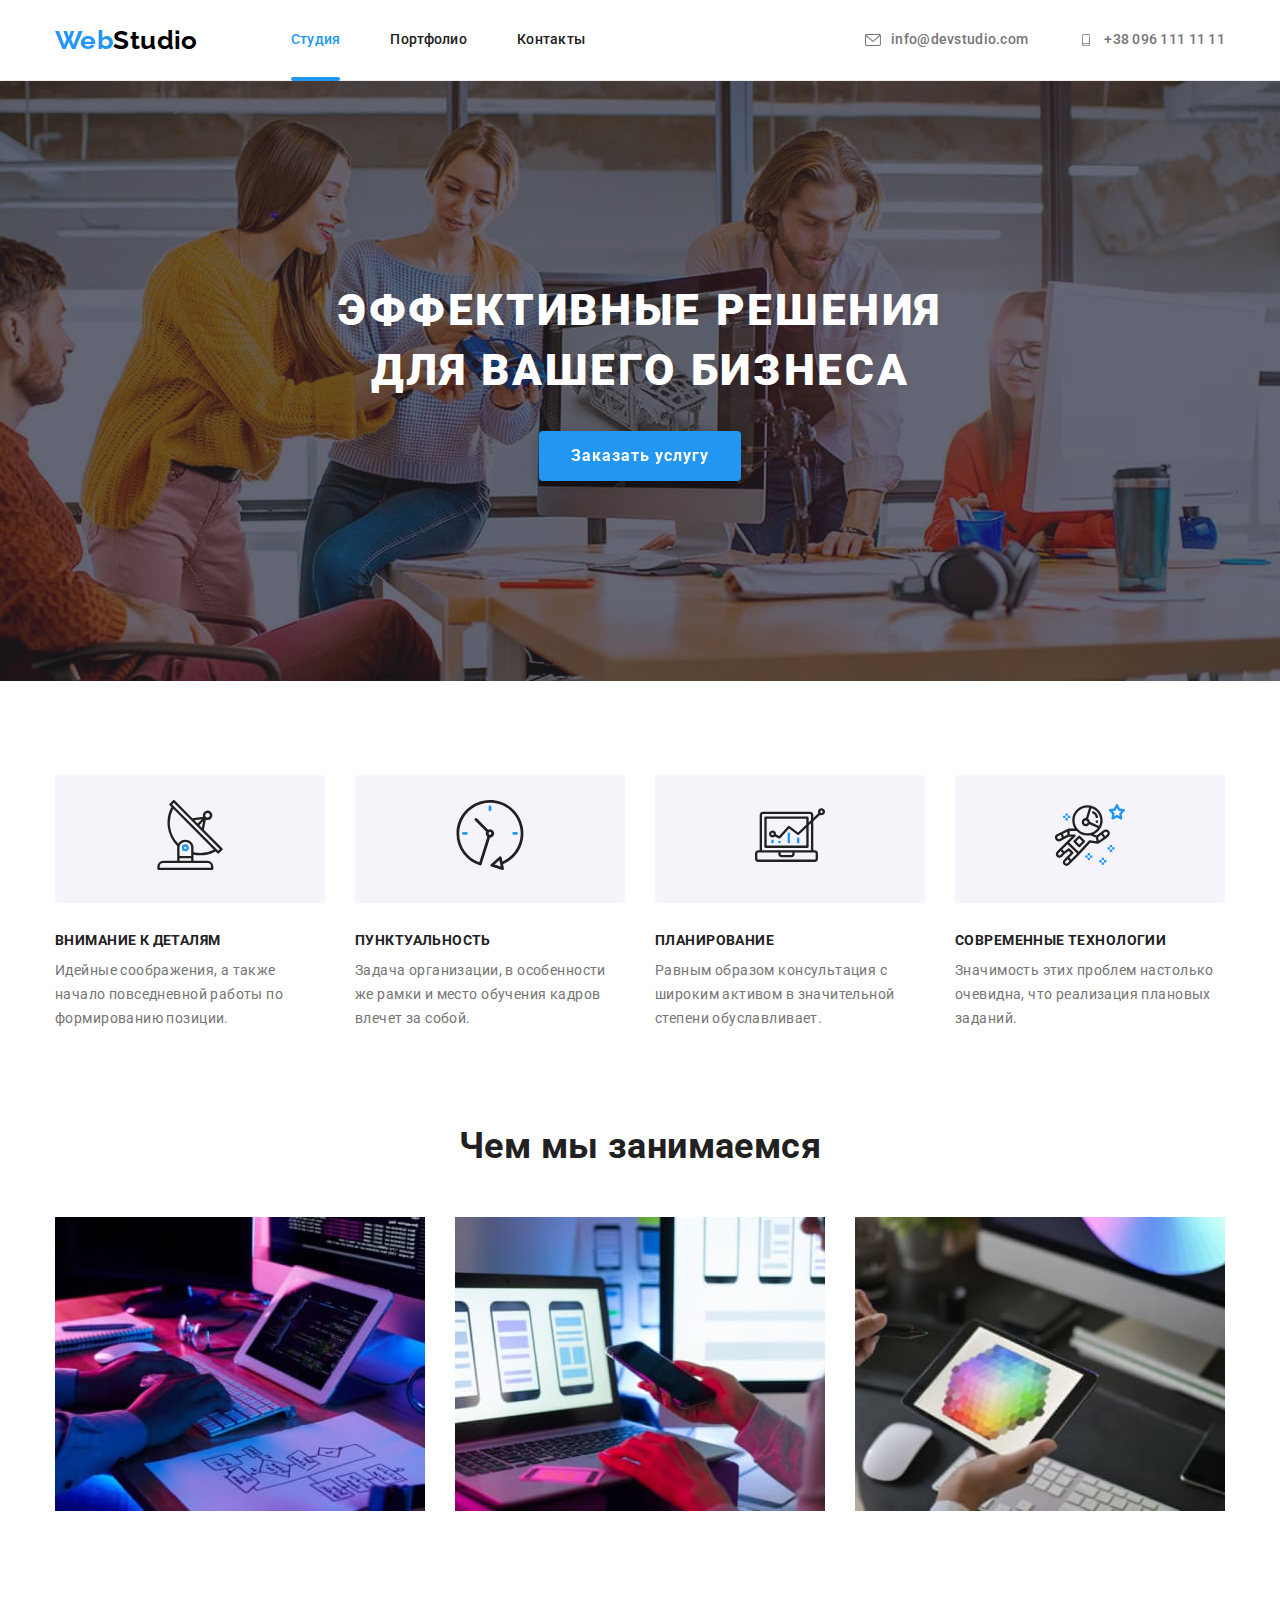
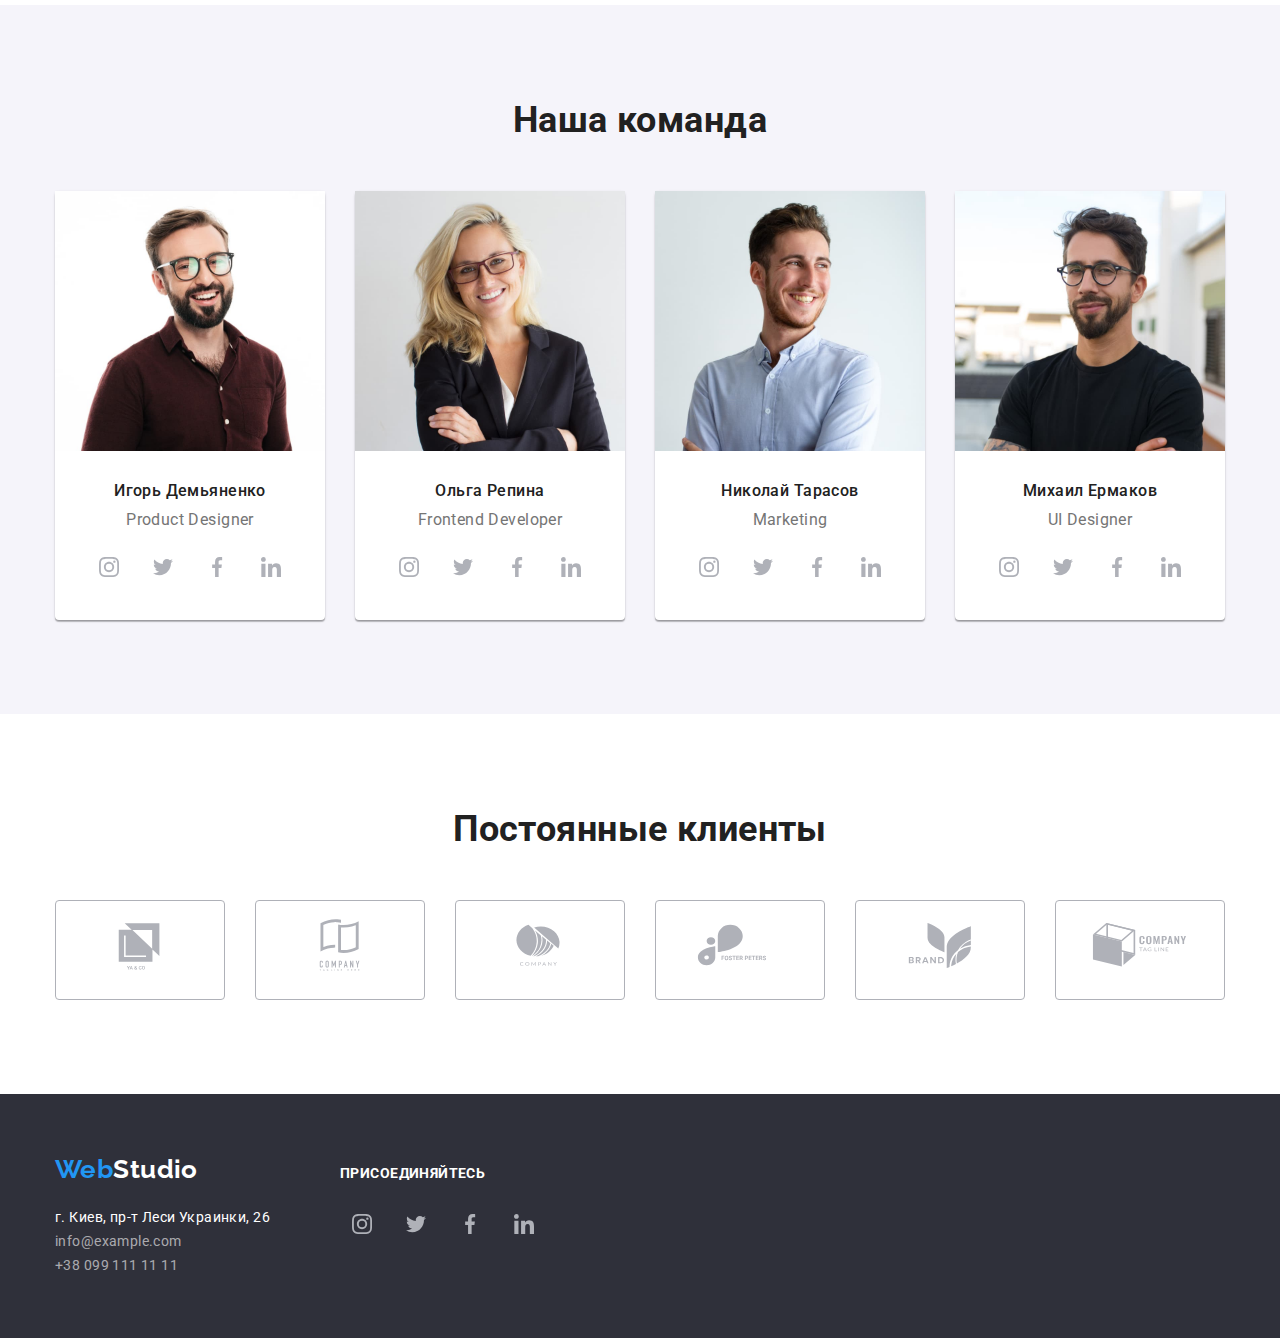
==== index.html @ 470c1f62 "правки секции героя" ====
<!DOCTYPE html>
<html lang="ru">
  <head>
    <meta charset="UTF-8" />
    <meta http-equiv="X-UA-Compatible" content="IE=edge" />
    <meta name="viewport" content="width=device-width, initial-scale=1.0" />
    <title>Студия</title>
    <link
      href="https://fonts.googleapis.com/css2?family=Raleway:wght@700&family=Roboto:wght@400;500;700;900&display=swap"
      rel="stylesheet"
    />
    <link rel="stylesheet" href="./css/modern-normalize.css" />
    <link rel="stylesheet" href="./css/styles.css" />
  </head>
  <body>
    <!-- Шапка сайта -->
    <header class="header">
      <div class="container flex">
        <!-- Меню навигации -->
        <nav class="header-nav">
          <a href="./index.html" class="header-logo logo link"
            >Web<span class="logo-text">Studio</span></a
          >
          <ul class="header-list list">
            <li class="header-item">
              <a
                href="./index.html"
                class="header-link header-link--current link"
                aria-current="page"
                >Студия</a
              >
            </li>
            <li class="header-item">
              <a href="./portfolio.html" class="header-link link">Портфолио</a>
            </li>
            <li class="header-item">
              <a href="" class="header-link link">Контакты</a>
            </li>
          </ul>
        </nav>
        <!-- Контакты -->
        <ul class="header-list header-list--contacts list">
          <li class="header-item">
            <a href="mailto:info@devstudio.com" class="header-link header-link--contacts link">
              <svg class="header-icon" width="16px" height="12px">
                <use href="./images/sprite.svg#icon-envelope"></use>
              </svg>
              info@devstudio.com</a
            >
          </li>
          <li class="header-item">
            <a href="tel:+380961111111" class="header-link header-link--contacts link">
              <svg class="header-icon" width="16px" height="12px">
                <use href="./images/sprite.svg#icon-smartphone"></use>
              </svg>
              +38 096 111 11 11</a
            >
          </li>
        </ul>
      </div>
    </header>
    <!-- Основная часть -->
    <main>
      <!-- Герой -->
      <section class="hero">
        <div class="container">
          <h1 class="hero-title">Эффективные решения для вашего бизнеса</h1>
          <button class="hero-button button" type="button" data-modal-open>Заказать услугу</button>
          <!-- data-modal-open - на кнопку открытия модального окна. -->
        </div>
      </section>
      <!-- Модальное окно -->
      <div class="backdrop is-hidden" data-modal>
        <div class="modal">
          <button class="modal-button" type="button" data-modal-close>
            <svg class="modal-icon" width="18px" height="18px">
              <use href="./images/sprite.svg#icon-close"></use>
            </svg>
          </button>
          <!-- data-modal-close - на кнопку закрытия модального окна. -->
        </div>
      </div>
      <!-- Особенности -->
      <section class="feature section">
        <div class="container">
          <h2 class="concealer">Особенности</h2>
          <ul class="feature-list list">
            <li class="feature-item">
              <div class="feature-icon">
                <svg width="70px" height="70px">
                  <use href="./images/sprite.svg#icon-antenna"></use>
                </svg>
              </div>
              <h3 class="feature-subtitle">Внимание к деталям</h3>
              <p>
                Идейные соображения, а также начало повседневной работы по формированию позиции.
              </p>
            </li>
            <li class="feature-item">
              <div class="feature-icon">
                <svg width="70px" height="70px">
                  <use href="./images/sprite.svg#icon-clock"></use>
                </svg>
              </div>
              <h3 class="feature-subtitle">Пунктуальность</h3>
              <p>
                Задача организации, в особенности же рамки и место обучения кадров влечет за собой.
              </p>
            </li>
            <li class="feature-item">
              <div class="feature-icon">
                <svg width="70px" height="70px">
                  <use href="./images/sprite.svg#icon-diagram"></use>
                </svg>
              </div>

              <h3 class="feature-subtitle">Планирование</h3>
              <p>
                Равным образом консультация с широким активом в значительной степени обуславливает.
              </p>
            </li>
            <li class="feature-item">
              <div class="feature-icon">
                <svg width="70px" height="70px">
                  <use href="./images/sprite.svg#icon-astronaut"></use>
                </svg>
              </div>
              <h3 class="feature-subtitle">Современные технологии</h3>
              <p>Значимость этих проблем настолько очевидна, что реализация плановых заданий.</p>
            </li>
          </ul>
        </div>
      </section>
      <!-- Чем мы занимаемся -->
      <section class="what section">
        <div class="container">
          <h2 class="title">Чем мы занимаемся</h2>
          <ul class="what-list list">
            <li class="what-item">
              <div class="what-card">
                <img
                  class="what-image image"
                  src="./images/doings/box1.jpg"
                  alt="Десктопные приложения"
                />
                <div class="what-back">
                  <img
                    class="what-image image"
                    src="./images/doings/box1.jpg"
                    alt="Десктопные приложения"
                  />
                  <p class="what-label">Десктопные приложения</p>
                </div>
              </div>
            </li>
            <li class="what-item">
              <div class="what-card">
                <img
                  class="what-image image"
                  src="./images/doings/box2.jpg"
                  alt="Мобильные приложения"
                />
                <div class="what-back">
                  <img
                    class="what-image image"
                    src="./images/doings/box2.jpg"
                    alt="Мобильные приложения"
                  />
                  <p class="what-label">Мобильные приложения</p>
                </div>
              </div>
            </li>
            <li class="what-item">
              <div class="what-card">
                <img
                  class="what-image image"
                  src="./images/doings/box3.jpg"
                  alt="Дизайнерские решения"
                />
                <div class="what-back">
                  <img
                    class="what-image image"
                    src="./images/doings/box3.jpg"
                    alt="Дизайнерские решения"
                  />
                  <p class="what-label">Дизайнерские решения</p>
                </div>
              </div>
            </li>
          </ul>
        </div>
      </section>
      <!-- Наша команда -->
      <section class="team section">
        <div class="container">
          <h2 class="title">Наша команда</h2>
          <ul class="team-list list">
            <li class="team-item">
              <img class="image" src="./images/team/teamcard1.jpg" alt="Игорь Демьяненко" />
              <h3 class="team-subtitle">Игорь Демьяненко</h3>
              <p lang="en">Product Designer</p>
              <ul class="team-social social list">
                <li class="social-item" aria-label="Инстаграм">
                  <a href="" class="social-link link">
                    <svg class="social-icon">
                      <use href="./images/sprite.svg#icon-instagram"></use>
                    </svg>
                  </a>
                </li>
                <li class="social-item" aria-label="Твиттер">
                  <a href="" class="social-link link">
                    <svg class="social-icon">
                      <use href="./images/sprite.svg#icon-twitter"></use>
                    </svg>
                  </a>
                </li>
                <li class="social-item" aria-label="Фейсбук">
                  <a href="" class="social-link link">
                    <svg class="social-icon">
                      <use href="./images/sprite.svg#icon-facebook"></use>
                    </svg>
                  </a>
                </li>
                <li class="social-item" aria-label="Линкедин">
                  <a href="" class="social-link link">
                    <svg class="social-icon">
                      <use href="./images/sprite.svg#icon-linkedin"></use>
                    </svg>
                  </a>
                </li>
              </ul>
            </li>
            <li class="team-item">
              <img class="image" src="./images/team/teamcard2.jpg" alt="Ольга Репина" />
              <h3 class="team-subtitle">Ольга Репина</h3>
              <p lang="en">Frontend Developer</p>
              <ul class="team-social social list">
                <li class="social-item" aria-label="Инстаграм">
                  <a href="" class="social-link link">
                    <svg class="social-icon">
                      <use href="./images/sprite.svg#icon-instagram"></use>
                    </svg>
                  </a>
                </li>
                <li class="social-item" aria-label="Твиттер">
                  <a href="" class="social-link link">
                    <svg class="social-icon">
                      <use href="./images/sprite.svg#icon-twitter"></use>
                    </svg>
                  </a>
                </li>
                <li class="social-item" aria-label="Фейсбук">
                  <a href="" class="social-link link">
                    <svg class="social-icon">
                      <use href="./images/sprite.svg#icon-facebook"></use>
                    </svg>
                  </a>
                </li>
                <li class="social-item" aria-label="Линкедин">
                  <a href="" class="social-link link">
                    <svg class="social-icon">
                      <use href="./images/sprite.svg#icon-linkedin"></use>
                    </svg>
                  </a>
                </li>
              </ul>
            </li>
            <li class="team-item">
              <img class="image" src="./images/team/teamcard3.jpg" alt="Николай Тарасов" />
              <h3 class="team-subtitle">Николай Тарасов</h3>
              <p lang="en">Marketing</p>
              <ul class="team-social social list">
                <li class="social-item" aria-label="Инстаграм">
                  <a href="" class="social-link link">
                    <svg class="social-icon">
                      <use href="./images/sprite.svg#icon-instagram"></use>
                    </svg>
                  </a>
                </li>
                <li class="social-item" aria-label="Твиттер">
                  <a href="" class="social-link link">
                    <svg class="social-icon">
                      <use href="./images/sprite.svg#icon-twitter"></use>
                    </svg>
                  </a>
                </li>
                <li class="social-item" aria-label="Фейсбук">
                  <a href="" class="social-link link">
                    <svg class="social-icon">
                      <use href="./images/sprite.svg#icon-facebook"></use>
                    </svg>
                  </a>
                </li>
                <li class="social-item" aria-label="Линкедин">
                  <a href="" class="social-link link">
                    <svg class="social-icon">
                      <use href="./images/sprite.svg#icon-linkedin"></use>
                    </svg>
                  </a>
                </li>
              </ul>
            </li>
            <li class="team-item">
              <img class="image" src="./images/team/teamcard4.jpg" alt="Михаил Ермаков" />
              <h3 class="team-subtitle">Михаил Ермаков</h3>
              <p lang="en">UI Designer</p>
              <ul class="team-social social list">
                <li class="social-item" aria-label="Инстаграм">
                  <a href="" class="social-link link">
                    <svg class="social-icon">
                      <use href="./images/sprite.svg#icon-instagram"></use>
                    </svg>
                  </a>
                </li>
                <li class="social-item" aria-label="Твиттер">
                  <a href="" class="social-link link">
                    <svg class="social-icon">
                      <use href="./images/sprite.svg#icon-twitter"></use>
                    </svg>
                  </a>
                </li>
                <li class="social-item" aria-label="Фейсбук">
                  <a href="" class="social-link link">
                    <svg class="social-icon">
                      <use href="./images/sprite.svg#icon-facebook"></use>
                    </svg>
                  </a>
                </li>
                <li class="social-item" aria-label="Линкедин">
                  <a href="" class="social-link link">
                    <svg class="social-icon">
                      <use href="./images/sprite.svg#icon-linkedin"></use>
                    </svg>
                  </a>
                </li>
              </ul>
            </li>
          </ul>
        </div>
      </section>
      <!-- Постоянные клиенты -->
      <section class="clients section">
        <div class="container">
          <h2 class="clients-title title">Постоянные клиенты</h2>
          <ul class="clients-list list">
            <li class="clients-item">
              <a class="clients-link link" href="" target="_blank">
                <svg class="clients-icon">
                  <use href="./images/sprite.svg#icon-Logo1"></use>
                </svg>
              </a>
            </li>
            <li class="clients-item">
              <a class="clients-link link" href="" target="_blank">
                <svg class="clients-icon">
                  <use href="./images/sprite.svg#icon-Logo2"></use>
                </svg>
              </a>
            </li>
            <li class="clients-item">
              <a class="clients-link link" href="" target="_blank">
                <svg class="clients-icon">
                  <use href="./images/sprite.svg#icon-Logo3"></use>
                </svg>
              </a>
            </li>
            <li class="clients-item">
              <a class="clients-link link" href="" target="_blank">
                <svg class="clients-icon">
                  <use href="./images/sprite.svg#icon-Logo4"></use>
                </svg>
              </a>
            </li>
            <li class="clients-item">
              <a class="clients-link link" href="" target="_blank">
                <svg class="clients-icon">
                  <use href="./images/sprite.svg#icon-Logo5"></use>
                </svg>
              </a>
            </li>
            <li class="clients-item">
              <a class="clients-link link" href="" target="_blank">
                <svg class="clients-icon">
                  <use href="./images/sprite.svg#icon-Logo6"></use>
                </svg>
              </a>
            </li>
          </ul>
        </div>
      </section>
    </main>
    <!-- Футер -->
    <footer class="footer">
      <div class="container flex">
        <!-- Блок адреса -->
        <div class="footer-address">
          <a href="./index.html" class="link logo">Web<span class="footer-text">Studio</span></a>
          <address class="address">
            <p class="footer-text">г. Киев, пр-т Леси Украинки, 26</p>
            <a href="mailto:info@example.com" class="footer-link link">info@example.com</a>
            <br />
            <a href="tel:+380991111111" class="footer-link link">+38 099 111 11 11</a>
          </address>
        </div>
        <!-- Присоединяйтесь -->
        <section class="join">
          <h2 class="join-title">Присоединяйтесь</h2>
          <ul class="social list">
            <li class="join-social-item social-item" aria-label="Инстаграм">
              <a href="" class="social-link link">
                <svg class="social-icon">
                  <use href="./images/sprite.svg#icon-instagram"></use>
                </svg>
              </a>
            </li>
            <li class="join-social-item social-item" aria-label="Твиттер">
              <a href="" class="social-link link">
                <svg class="social-icon">
                  <use href="./images/sprite.svg#icon-twitter"></use>
                </svg>
              </a>
            </li>
            <li class="join-social-item social-item" aria-label="Фейсбук">
              <a href="" class="social-link link">
                <svg class="social-icon">
                  <use href="./images/sprite.svg#icon-facebook"></use>
                </svg>
              </a>
            </li>
            <li class="join-social-item social-item" aria-label="Линкедин">
              <a href="" class="social-link link">
                <svg class="social-icon">
                  <use href="./images/sprite.svg#icon-linkedin"></use>
                </svg>
              </a>
            </li>
          </ul>
        </section>
      </div>
    </footer>
    <script src="./js/modal.js"></script>
  </body>
</html>
---- css/styles.css ----
:root {
  /* основной цвет текста #757575 */
  --main-text-color: #757575;
  /* вторичный цвет текста #212121 */
  --secondary-text-color: #212121;
  /* акцент #2196F3 */
  --accent-color: #2196f3;
  /* цвет лого */
  --logo-text-color: #000000;
  /* основной цвет заливки #E5E5E5 */
  /* --main-background-color: #e5e5e5; */
  /* вторичный цвет заливки #FFFFFF */
  --secondary-background-color: #ffffff;
  /* цвет текста героя */
  --hero-text-color: #ffffff;
  /* заливка героя ##c4c4c4 */
  --hero-background-color: #c4c4c4;
  /* заливка кнопки героя при фокусе #188CE8 */
  --hero-button-hover-color: #188ce8;
  /* заливка секции команды */
  --team-background-color: #f5f4fa;
  /* цвет иконок #AFB1B8*/
  --icon-color: #afb1b8;
  /* заливка футера #2F303A*/
  --footer-backgorund-color: #2f303a;
  /* цвет ссылок в футере */
  --footer-link-color: rgba(255, 255, 255, 0.6);
  /* функция распределения времени для анимаций */
  --animation-cubic: cubic-bezier(0.4, 0, 0.2, 1);
}

/* стилизация всей страницы */

/* roboto 400,500,700,900 */
/* raleway 700 */
body {
  /* background-color: var(--main-background-color); */
  color: var(--main-text-color);
  /* системные шрифты font-family: -apple-system, BlinkMacSystemFont, avenir next, avenir, segoe ui, helvetica neue, helvetica, Ubuntu, roboto, noto, arial, sans-serif; */
  font-family: roboto, -apple-system, BlinkMacSystemFont, avenir next, avenir, segoe ui,
    helvetica neue, helvetica, Ubuntu, noto, arial, sans-serif;
  font-size: 14px;
  line-height: 1.71;
  letter-spacing: 0.03em;
}
/* Утилиты */
/* убирает точки и левый отступ у списков*/
.list {
  list-style: none;
  padding: 0;
}
/* убирает подчеркивание ссылок */
.link {
  text-decoration: none;
}
/* скрывает визуально контент */
.concealer {
  position: absolute;
  width: 1px;
  height: 1px;
  margin: -1px;
  border: 0;
  padding: 0;
  clip: rect(0 0 0 0);
  overflow: hidden;
}
/* обнуление внешних отступов */
h1,
h2,
h3,
ul,
p {
  margin-top: 0;
  margin-bottom: 0;
}
/* закругленные края кнопок */
.button {
  border: 1px solid transparent;
  border-radius: 4px;
}
/* контейнер для центрирования и ограничения контента по ширине */
.container {
  width: 1200px;
  margin-left: auto;
  margin-right: auto;
  padding-left: 15px;
  padding-right: 15px;
  /* outline: 3px solid red; */
}
/* контейнер секций */
.section {
  max-width: 1600px;
  margin-left: auto;
  margin-right: auto;
  padding-top: 94px;
  padding-bottom: 94px;
}
/* класс для стилизации изображений */
.image {
  display: block;
  width: 100%;
  height: auto;
}
/* задание свойства флекс */
.flex {
  display: flex;
}
/* конец Утилит */

/* стили шапки */
.header {
  max-width: 1600px;
  margin-left: auto;
  margin-right: auto;
  background-color: var(--secondary-background-color);
  border-bottom: 1px solid #ececec;
}
.header-nav {
  display: flex;
  align-items: center;
  margin-right: auto;
}
/* логотип */
.logo {
  font-family: raleway, sans-serif;
  font-weight: 700;
  font-size: 26px;
  line-height: 1.19;
  color: var(--accent-color);
}
.logo-text {
  color: var(--logo-text-color);
}
.header-logo {
  margin-right: 93px;
}
.header-list {
  display: flex;
  font-weight: 500;
  line-height: 1.14;
  letter-spacing: 0.02em;
  align-items: center;
}
.header-item:not(:last-child) {
  margin-right: 50px;
}
.header-link {
  display: block;
  padding-top: 32px;
  padding-bottom: 32px;
  color: var(--secondary-text-color);
  transition: color 250ms var(--animation-cubic);
}
.header-link:hover,
.header-link:focus {
  color: var(--accent-color);
}
/* выделение текущей страницы в навигации */
.header-link--current {
  position: relative;
  color: var(--accent-color);
}
.header-link--current::after {
  content: '';
  position: absolute;
  left: 0;
  bottom: -1px;
  width: 100%;
  height: 4px;
  background-color: var(--accent-color);
  border-radius: 2px;
}
/* Контакты */
.header-link--contacts {
  display: inline-flex;
  align-items: center;
  color: var(--main-text-color);
}
.header-icon {
  fill: currentColor;
  margin-right: 10px;
}

/* стили героя */
.hero {
  padding-top: 200px;
  padding-bottom: 200px;
  max-width: 1600px;
  min-height: 600px;
  margin-left: auto;
  margin-right: auto;
  background-color: var(--hero-background-color);
  background-image: linear-gradient(to right, rgba(47, 48, 58, 0.4), rgba(47, 48, 58, 0.4)),
    url('../images/hero-bg.jpg');
  background-repeat: no-repeat;
  background-position: center;
  background-size: cover;
  color: var(--hero-text-color);
  text-align: center;
}
.hero-title {
  margin-bottom: 30px;
  margin-left: auto;
  margin-right: auto;
  width: 696px;
  font-weight: 900;
  font-size: 44px;
  line-height: 1.36;
  letter-spacing: 0.06em;
  text-transform: uppercase;
}
.hero-button {
  /* у самой кнопки с классом .button граница 1 px */
  padding-left: 31px;
  padding-right: 31px;
  padding-top: 9px;
  padding-bottom: 9px;
  font-family: inherit;
  font-weight: 700;
  font-size: 16px;
  line-height: 1.87;
  letter-spacing: 0.06em;
  cursor: pointer;
  color: var(--hero-text-color);
  background-color: var(--accent-color);
  filter: drop-shadow(0px 4px 4px rgba(0, 0, 0, 0.25));
  transition: color 250ms var(--animation-cubic);
}
.hero-button:hover,
.hero-button:focus {
  background-color: var(--hero-button-hover-color);
}

/* Модальное окно */
.backdrop {
  position: fixed;
  top: 0;
  left: 0;
  width: 100vw;
  height: 100vh;
  z-index: 1;
  margin-left: auto;
  margin-right: auto;
  background-color: rgba(0, 0, 0, 0.2);
}
/* прячет модальное окно */
.backdrop.is-hidden {
  pointer-events: none;
  opacity: 0;
}
.backdrop {
  opacity: 1;
  transition: opacity 250ms var(--animation-cubic);
}
.backdrop.is-hidden .modal {
  transform: translate(-50%, -50%) scale(1.5);
}
.modal {
  position: absolute;
  top: 50%;
  left: 50%;
  width: 528px;
  height: 581px;
  background-color: var(--hero-text-color);
  transform: translate(-50%, -50%) scale(1);
  transition: transform 250ms var(--animation-cubic);
}
.modal-button {
  position: absolute;
  left: calc(100% - 8px);
  top: 8px;
  transform: translate(-100%, 0);
  width: 30px;
  height: 30px;
  padding: 5px;
  background-color: var(--secondary-background-color);
  border-radius: 50%;
  border: 1px solid rgba(0, 0, 0, 0.1);
}
.modal-icon {
  color: var(--logo-text-color);
}
/* стили особенностей */
.feature {
  padding-bottom: 47px;
}
.feature-list {
  display: flex;
}
.feature-subtitle {
  margin-bottom: 10px;
  font-weight: 700;
  font-size: inherit;
  line-height: 1.14;
  text-transform: uppercase;
  color: var(--secondary-text-color);
}
.feature-item {
  width: calc((100% - 90px) / 4);
}
.feature-item:not(:last-child) {
  margin-right: 30px;
}
.feature-icon {
  padding-left: 100px;
  padding-right: 100px;
  padding-top: 25px;
  padding-bottom: 25px;
  margin-bottom: 30px;
  background: var(--team-background-color);
  border-radius: 4px;
}

/* заголовок секций */
.title {
  margin-bottom: 50px;
  margin-left: auto;
  margin-right: auto;
  font-weight: 700;
  font-size: 36px;
  line-height: 1.17;
  text-align: center;
  color: var(--secondary-text-color);
}

/* стили чем мы занимаемся*/
.what {
  padding-top: 47px;
}
.what-list {
  display: flex;
}
/* карточка  */
.what-item {
  width: calc((100% - 60px) / 3);
  height: 294px;
  perspective: 600px;
}
/* контейнер для содержимого карточки */
.what-card {
  position: relative;
  width: 100%;
  height: 100%;
  transform-style: preserve-3d;
  transition: transform 250ms var(--animation-cubic);
}
.what-image {
  width: 100%;
  height: 100%;
  position: absolute;
  backface-visibility: hidden;
}
/* задняя часть карточки */
.what-back {
  position: absolute;
  width: 100%;
  height: 100%;
  transform: rotateY(180deg);
}
/* этикетка на карточке */
.what-label {
  position: absolute;
  left: 0;
  top: 100%;
  width: 100%;
  transform: translate(0, -100%);
  padding-top: 27px;
  padding-bottom: 27px;
  font-weight: 700;
  line-height: 1.14;
  text-align: center;
  text-transform: uppercase;
  color: var(--hero-text-color);
  background-color: rgba(47, 48, 58, 0.8);
  opacity: 0;
  transition: opacity 250ms var(--animation-cubic) 250ms;
}
.what-item:hover .what-card {
  transform: rotateY(180deg);
}
.what-item:hover .what-label {
  opacity: 1;
}
/* оступы между карточками*/
.what-item:not(:last-child),
.team-item:not(:last-child) {
  margin-right: 30px;
}
/* стили команды */
.team {
  background-color: var(--team-background-color);
  font-size: 16px;
  line-height: 1.19;
  text-align: center;
}
.team-list {
  display: flex;
}
/* стили карточки команды */
.team-item {
  width: calc((100% - 90px) / 4);
  padding-bottom: 30px;
  border-bottom: 1px solid transparent;
  border-radius: 4px;
  background-color: var(--secondary-background-color);
  box-shadow: 0px 1px 3px rgba(0, 0, 0, 0.12), 0px 1px 1px rgba(0, 0, 0, 0.14),
    0px 2px 1px rgba(0, 0, 0, 0.2);
}
/* имя члена команды */
.team-subtitle {
  margin-top: 30px;
  margin-bottom: 10px;
  font-weight: 500;
  font-size: inherit;
  color: var(--secondary-text-color);
}
/* блок соцсетей */
.social {
  display: flex;
}
.team-social {
  margin-top: 16px;
  padding-left: 32px;
  padding-right: 32px;
}
.social-item {
  width: 44px;
  height: 44px;
  padding: 12px;
  border: none;
  border-radius: 50%;
  color: var(--icon-color);
  transition: color 250ms var(--animation-cubic), background-color 250ms var(--animation-cubic);
}
.social-item:not(:last-child) {
  margin-right: 10px;
}
.social-link {
  color: inherit;
}
.social-icon {
  width: 20px;
  height: 20px;
  fill: currentColor;
}
/* постоянные клиенты */
.clients-title {
  margin-bottom: 50px;
}
.clients-list {
  display: flex;
  margin-left: auto;
  margin-right: auto;
}
.clients-item {
  width: calc((100%-150px) / 6);
  padding: 15px 31px;
  border: 1px solid var(--icon-color);
  border-radius: 4px;
  cursor: pointer;
  color: var(--icon-color);
  transition: color 250ms var(--animation-cubic), border-color 250ms var(--animation-cubic);
}
.clients-item:not(:last-child) {
  margin-right: 30px;
}
.clients-link {
  color: inherit;
}
.clients-icon {
  width: 106px;
  height: 60px;
  fill: currentColor;
}
.clients-item:hover,
.clients-link:focus {
  color: var(--accent-color);
  border-color: var(--accent-color);
}
/* стили футера */
.footer {
  max-width: 1600px;
  margin-left: auto;
  margin-right: auto;
  padding: 60px 0;
  background-color: var(--footer-backgorund-color);
}
.footer-text {
  color: var(--hero-text-color);
  font-style: normal;
}
.address {
  margin-top: 20px;
}
.footer-link {
  margin-top: 9px;
  color: var(--footer-link-color);
  font-style: normal;
  transition: color 250ms var(--animation-cubic);
}
.footer-link:hover,
.footer-link:focus {
  color: var(--accent-color);
}
/* секция присоединяйтесь */
.join {
  margin-left: 70px;
  padding-top: 12px;
  color: var(--hero-text-color);
}
.join-title {
  margin-bottom: 20px;
  font-size: inherit;
  line-height: 1.14;
  text-transform: uppercase;
}
.join-item {
  color: var(--hero-text-color);
  background-color: rgba(255, 255, 255, 0.1);
}
/* стили портфолио */
/* фильтр */
/*стили кнопок*/
.filter-button {
  /* у самой кнопки с классом .button граница 1 px */
  padding-top: 5px;
  padding-bottom: 5px;
  padding-left: 21px;
  padding-right: 21px;
  font-family: inherit;
  font-weight: 500;
  font-size: 16px;
  line-height: 1.6;
  letter-spacing: 0.03em;
  cursor: pointer;
  color: var(--secondary-text-color);
  background-color: var(--team-background-color);
  transition: color 250ms var(--animation-cubic), background-color 250ms var(--animation-cubic),
    box-shadow 250ms var(--animation-cubic);
}
/* эффекты кнопок при hover focus */
.filter-button:hover,
.filter-button:focus {
  color: var(--hero-text-color);
  background-color: var(--accent-color);
  box-shadow: 0px 3px 1px rgba(0, 0, 0, 0.1), 0px 1px 2px rgba(0, 0, 0, 0.08),
    0px 2px 2px rgba(0, 0, 0, 0.12);
}
/* отступы и позиционирование фильтра */
.filter {
  margin-bottom: 34px;
  margin-left: auto;
  margin-right: auto;
  display: flex;
  justify-content: center;
}
/* отступы между кнопками фильтра  */
.filter-item:not(:last-child) {
  margin-right: 8px;
}
/* собственно портфолио */

/* стили блоков портфолио */
.portfolio {
  display: flex;
  flex-wrap: wrap;
}
/* ширина карточки */
.portfolio-item {
  width: calc((100% - 60px) / 3);
  background-color: var(--secondary-background-color);
  transition: box-shadow 250ms var(--animation-cubic);
}
/* оступы между карточками */
.portfolio-item:not(:nth-child(3n)) {
  margin-right: 30px;
}
.portfolio-item:not(:nth-last-child(-n + 3)) {
  margin-bottom: 30px;
}

.thumb {
  position: relative;
  overflow: hidden;
}
.portfolio-description {
  position: absolute;
  left: 0;
  top: 200%;
  transform: translate(0, -100%);
  width: 100%;
  height: 100%;
  padding: 63px 24px;
  color: var(--hero-text-color);
  background: rgba(33, 150, 243, 0.9);
  font-size: 18px;
  line-height: 1.56;
  transition: transform 250ms var(--animation-cubic);
}
.portfolio-item:hover {
  box-shadow: 0px 1px 1px rgba(0, 0, 0, 0.12), 0px 4px 4px rgba(0, 0, 0, 0.06),
    1px 4px 6px rgba(0, 0, 0, 0.16);
}
.portfolio-item:hover .portfolio-description,
.portfolio-link:focus .portfolio-description {
  transform: translate(0, -100%) translateY(-100%);
}
/* название продукта */
.portfolio-subtitle {
  margin-bottom: 4px;
  font-weight: 700;
  font-size: 18px;
  line-height: 2;
  letter-spacing: 0.06em;
  color: var(--secondary-text-color);
}
/* тип продукта */
.portfolio-text {
  color: var(--main-text-color);
  font-size: 16px;
  line-height: 1.87;
}
/* нижняя часть карточки */
.portfolio-bottom {
  padding-top: 20px;
  padding-bottom: 20px;
  padding-right: 24px;
  padding-left: 24px;
  border-left: 1px solid #eeeeee;
  border-right: 1px solid #eeeeee;
  border-bottom: 1px solid #eeeeee;
}
.social-item:hover,
.social-link:focus {
  background-color: var(--accent-color);
  color: var(--hero-text-color);
}
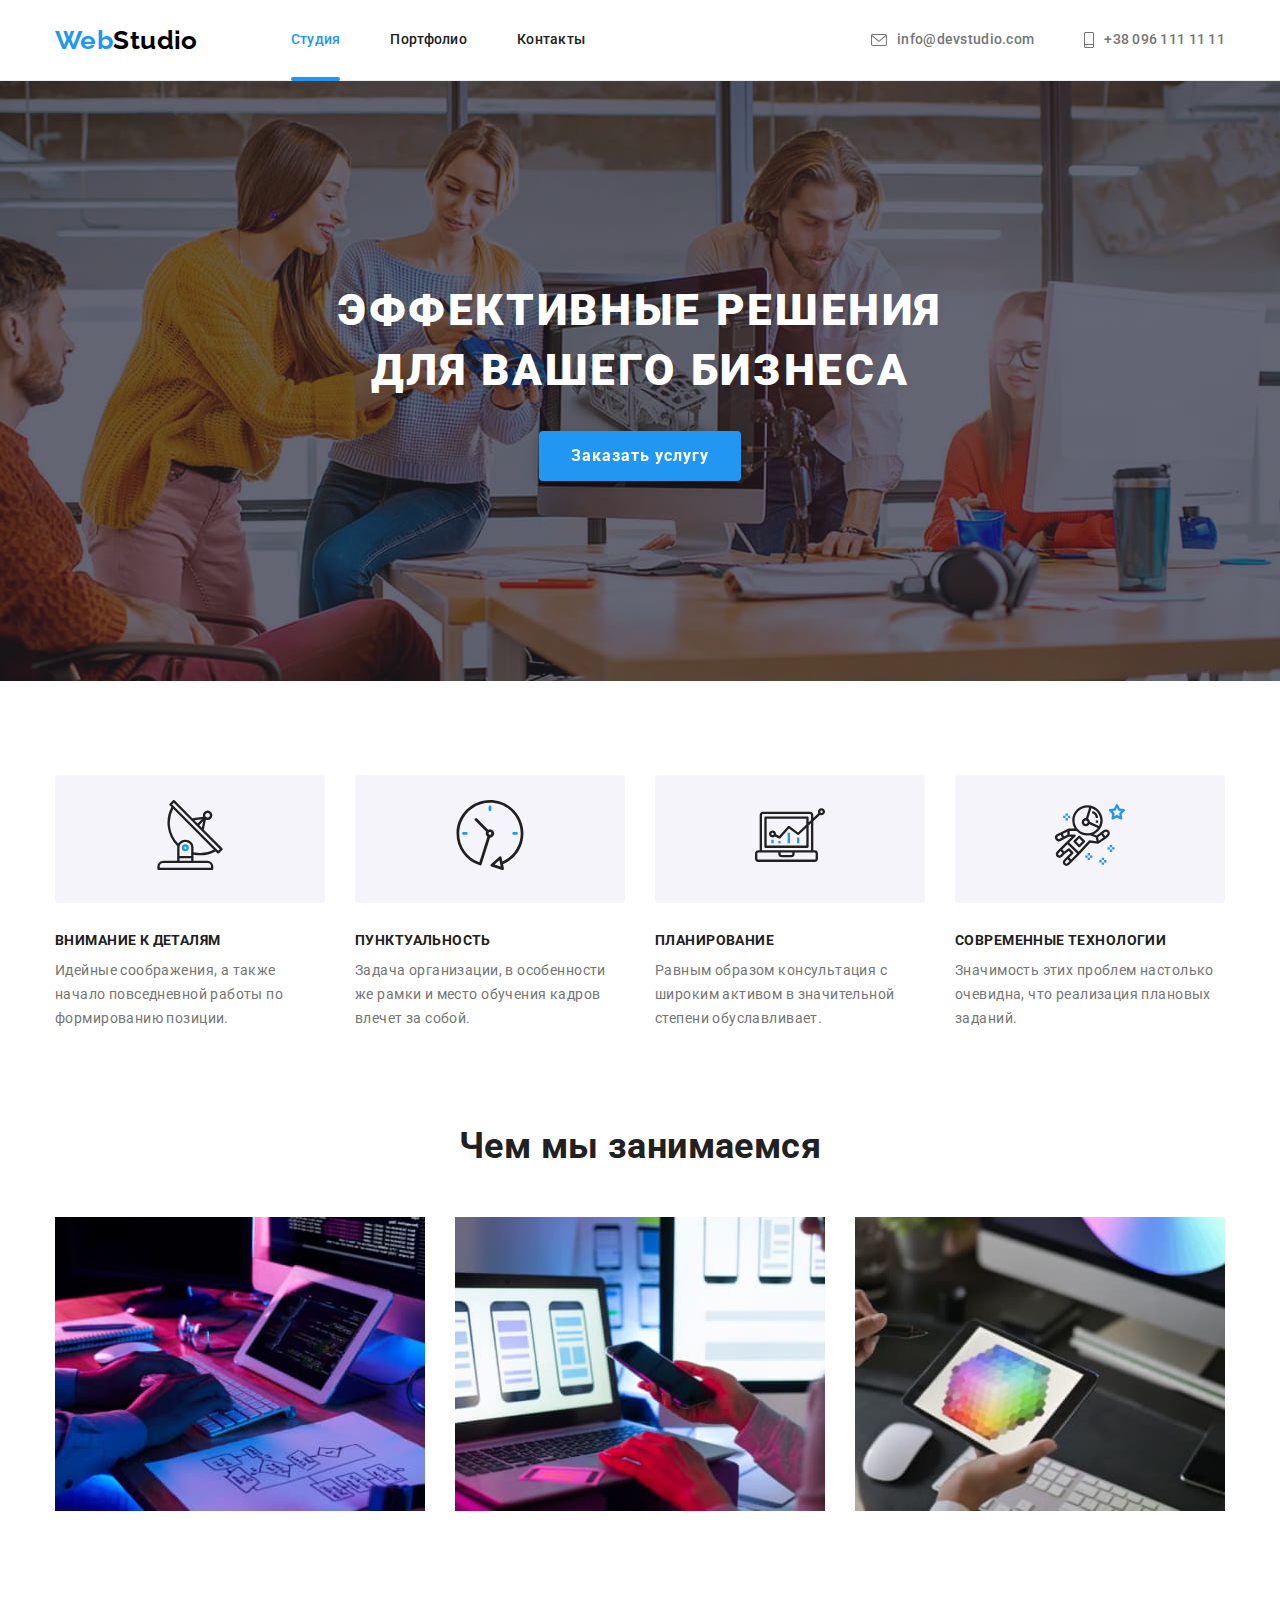
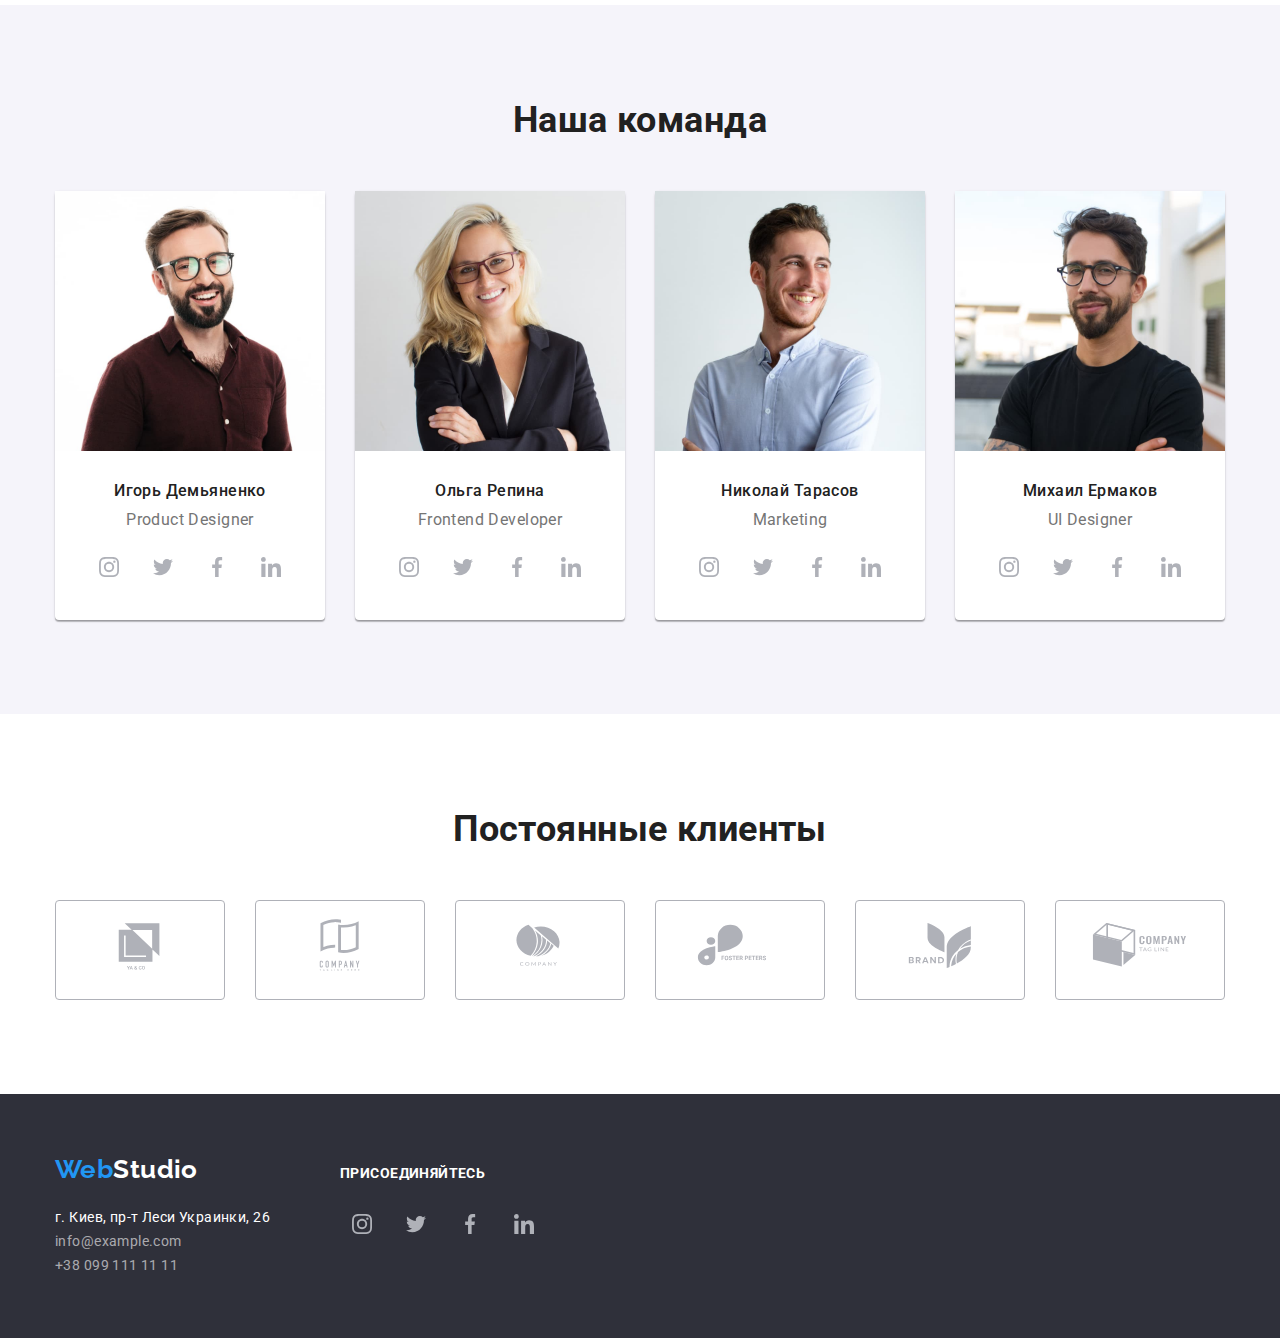
==== commit 9f8b7ca7: "Доп разметка изображений" ====
--- a/index.html
+++ b/index.html
@@ -42,7 +42,7 @@
         <ul class="header-list header-list--contacts list">
           <li class="header-item">
             <a href="mailto:info@devstudio.com" class="header-link header-link--contacts link">
-              <svg class="header-icon" width="16px" height="12px">
+              <svg class="header-icon" width="16" height="12">
                 <use href="./images/sprite.svg#icon-envelope"></use>
               </svg>
               info@devstudio.com</a
@@ -50,7 +50,7 @@
           </li>
           <li class="header-item">
             <a href="tel:+380961111111" class="header-link header-link--contacts link">
-              <svg class="header-icon" width="16px" height="12px">
+              <svg class="header-icon" width="10" height="16">
                 <use href="./images/sprite.svg#icon-smartphone"></use>
               </svg>
               +38 096 111 11 11</a
@@ -73,7 +73,7 @@
       <div class="backdrop is-hidden" data-modal>
         <div class="modal">
           <button class="modal-button" type="button" data-modal-close>
-            <svg class="modal-icon" width="18px" height="18px">
+            <svg class="modal-icon" width="18" height="18">
               <use href="./images/sprite.svg#icon-close"></use>
             </svg>
           </button>
@@ -142,12 +142,16 @@
                   class="what-image image"
                   src="./images/doings/box1.jpg"
                   alt="Десктопные приложения"
+                  width="370"
+                  height="294"
                 />
                 <div class="what-back">
                   <img
                     class="what-image image"
                     src="./images/doings/box1.jpg"
                     alt="Десктопные приложения"
+                    width="370"
+                    height="294"
                   />
                   <p class="what-label">Десктопные приложения</p>
                 </div>
@@ -159,12 +163,16 @@
                   class="what-image image"
                   src="./images/doings/box2.jpg"
                   alt="Мобильные приложения"
+                  width="370"
+                  height="294"
                 />
                 <div class="what-back">
                   <img
                     class="what-image image"
                     src="./images/doings/box2.jpg"
                     alt="Мобильные приложения"
+                    width="370"
+                    height="294"
                   />
                   <p class="what-label">Мобильные приложения</p>
                 </div>
@@ -176,12 +184,16 @@
                   class="what-image image"
                   src="./images/doings/box3.jpg"
                   alt="Дизайнерские решения"
+                  width="370"
+                  height="294"
                 />
                 <div class="what-back">
                   <img
                     class="what-image image"
                     src="./images/doings/box3.jpg"
                     alt="Дизайнерские решения"
+                    width="370"
+                    height="294"
                   />
                   <p class="what-label">Дизайнерские решения</p>
                 </div>
@@ -202,28 +214,28 @@
               <ul class="team-social social list">
                 <li class="social-item" aria-label="Инстаграм">
                   <a href="" class="social-link link">
-                    <svg class="social-icon">
+                    <svg class="social-icon" width="20" height="20">
                       <use href="./images/sprite.svg#icon-instagram"></use>
                     </svg>
                   </a>
                 </li>
                 <li class="social-item" aria-label="Твиттер">
                   <a href="" class="social-link link">
-                    <svg class="social-icon">
+                    <svg class="social-icon" width="20" height="20">
                       <use href="./images/sprite.svg#icon-twitter"></use>
                     </svg>
                   </a>
                 </li>
                 <li class="social-item" aria-label="Фейсбук">
                   <a href="" class="social-link link">
-                    <svg class="social-icon">
+                    <svg class="social-icon" width="20" height="20">
                       <use href="./images/sprite.svg#icon-facebook"></use>
                     </svg>
                   </a>
                 </li>
                 <li class="social-item" aria-label="Линкедин">
                   <a href="" class="social-link link">
-                    <svg class="social-icon">
+                    <svg class="social-icon" width="20" height="20">
                       <use href="./images/sprite.svg#icon-linkedin"></use>
                     </svg>
                   </a>
@@ -237,28 +249,28 @@
               <ul class="team-social social list">
                 <li class="social-item" aria-label="Инстаграм">
                   <a href="" class="social-link link">
-                    <svg class="social-icon">
+                    <svg class="social-icon" width="20" height="20">
                       <use href="./images/sprite.svg#icon-instagram"></use>
                     </svg>
                   </a>
                 </li>
                 <li class="social-item" aria-label="Твиттер">
                   <a href="" class="social-link link">
-                    <svg class="social-icon">
+                    <svg class="social-icon" width="20" height="20">
                       <use href="./images/sprite.svg#icon-twitter"></use>
                     </svg>
                   </a>
                 </li>
                 <li class="social-item" aria-label="Фейсбук">
                   <a href="" class="social-link link">
-                    <svg class="social-icon">
+                    <svg class="social-icon" width="20" height="20">
                       <use href="./images/sprite.svg#icon-facebook"></use>
                     </svg>
                   </a>
                 </li>
                 <li class="social-item" aria-label="Линкедин">
                   <a href="" class="social-link link">
-                    <svg class="social-icon">
+                    <svg class="social-icon" width="20" height="20">
                       <use href="./images/sprite.svg#icon-linkedin"></use>
                     </svg>
                   </a>
@@ -272,28 +284,28 @@
               <ul class="team-social social list">
                 <li class="social-item" aria-label="Инстаграм">
                   <a href="" class="social-link link">
-                    <svg class="social-icon">
+                    <svg class="social-icon" width="20" height="20">
                       <use href="./images/sprite.svg#icon-instagram"></use>
                     </svg>
                   </a>
                 </li>
                 <li class="social-item" aria-label="Твиттер">
                   <a href="" class="social-link link">
-                    <svg class="social-icon">
+                    <svg class="social-icon" width="20" height="20">
                       <use href="./images/sprite.svg#icon-twitter"></use>
                     </svg>
                   </a>
                 </li>
                 <li class="social-item" aria-label="Фейсбук">
                   <a href="" class="social-link link">
-                    <svg class="social-icon">
+                    <svg class="social-icon" width="20" height="20">
                       <use href="./images/sprite.svg#icon-facebook"></use>
                     </svg>
                   </a>
                 </li>
                 <li class="social-item" aria-label="Линкедин">
                   <a href="" class="social-link link">
-                    <svg class="social-icon">
+                    <svg class="social-icon" width="20" height="20">
                       <use href="./images/sprite.svg#icon-linkedin"></use>
                     </svg>
                   </a>
@@ -307,28 +319,28 @@
               <ul class="team-social social list">
                 <li class="social-item" aria-label="Инстаграм">
                   <a href="" class="social-link link">
-                    <svg class="social-icon">
+                    <svg class="social-icon" width="20" height="20">
                       <use href="./images/sprite.svg#icon-instagram"></use>
                     </svg>
                   </a>
                 </li>
                 <li class="social-item" aria-label="Твиттер">
                   <a href="" class="social-link link">
-                    <svg class="social-icon">
+                    <svg class="social-icon" width="20" height="20">
                       <use href="./images/sprite.svg#icon-twitter"></use>
                     </svg>
                   </a>
                 </li>
                 <li class="social-item" aria-label="Фейсбук">
                   <a href="" class="social-link link">
-                    <svg class="social-icon">
+                    <svg class="social-icon" width="20" height="20">
                       <use href="./images/sprite.svg#icon-facebook"></use>
                     </svg>
                   </a>
                 </li>
                 <li class="social-item" aria-label="Линкедин">
                   <a href="" class="social-link link">
-                    <svg class="social-icon">
+                    <svg class="social-icon" width="20" height="20">
                       <use href="./images/sprite.svg#icon-linkedin"></use>
                     </svg>
                   </a>
@@ -345,42 +357,42 @@
           <ul class="clients-list list">
             <li class="clients-item">
               <a class="clients-link link" href="" target="_blank">
-                <svg class="clients-icon">
+                <svg class="clients-icon" width="106" height="60">
                   <use href="./images/sprite.svg#icon-Logo1"></use>
                 </svg>
               </a>
             </li>
             <li class="clients-item">
               <a class="clients-link link" href="" target="_blank">
-                <svg class="clients-icon">
+                <svg class="clients-icon" width="106" height="60">
                   <use href="./images/sprite.svg#icon-Logo2"></use>
                 </svg>
               </a>
             </li>
             <li class="clients-item">
               <a class="clients-link link" href="" target="_blank">
-                <svg class="clients-icon">
+                <svg class="clients-icon" width="106" height="60">
                   <use href="./images/sprite.svg#icon-Logo3"></use>
                 </svg>
               </a>
             </li>
             <li class="clients-item">
               <a class="clients-link link" href="" target="_blank">
-                <svg class="clients-icon">
+                <svg class="clients-icon" width="106" height="60">
                   <use href="./images/sprite.svg#icon-Logo4"></use>
                 </svg>
               </a>
             </li>
             <li class="clients-item">
               <a class="clients-link link" href="" target="_blank">
-                <svg class="clients-icon">
+                <svg class="clients-icon" width="106" height="60">
                   <use href="./images/sprite.svg#icon-Logo5"></use>
                 </svg>
               </a>
             </li>
             <li class="clients-item">
               <a class="clients-link link" href="" target="_blank">
-                <svg class="clients-icon">
+                <svg class="clients-icon" width="106" height="60">
                   <use href="./images/sprite.svg#icon-Logo6"></use>
                 </svg>
               </a>
@@ -408,28 +420,28 @@
           <ul class="social list">
             <li class="join-social-item social-item" aria-label="Инстаграм">
               <a href="" class="social-link link">
-                <svg class="social-icon">
+                <svg class="social-icon" width="20" height="20">
                   <use href="./images/sprite.svg#icon-instagram"></use>
                 </svg>
               </a>
             </li>
             <li class="join-social-item social-item" aria-label="Твиттер">
               <a href="" class="social-link link">
-                <svg class="social-icon">
+                <svg class="social-icon" width="20" height="20">
                   <use href="./images/sprite.svg#icon-twitter"></use>
                 </svg>
               </a>
             </li>
             <li class="join-social-item social-item" aria-label="Фейсбук">
               <a href="" class="social-link link">
-                <svg class="social-icon">
+                <svg class="social-icon" width="20" height="20">
                   <use href="./images/sprite.svg#icon-facebook"></use>
                 </svg>
               </a>
             </li>
             <li class="join-social-item social-item" aria-label="Линкедин">
               <a href="" class="social-link link">
-                <svg class="social-icon">
+                <svg class="social-icon" width="20" height="20">
                   <use href="./images/sprite.svg#icon-linkedin"></use>
                 </svg>
               </a>
--- a/css/styles.css
+++ b/css/styles.css
@@ -73,10 +73,11 @@
   margin-top: 0;
   margin-bottom: 0;
 }
-/* закругленные края кнопок */
+/* общие стили кнопок */
 .button {
   border: 1px solid transparent;
   border-radius: 4px;
+  cursor: pointer;
 }
 /* контейнер для центрирования и ограничения контента по ширине */
 .container {
@@ -220,7 +221,6 @@
   font-size: 16px;
   line-height: 1.87;
   letter-spacing: 0.06em;
-  cursor: pointer;
   color: var(--hero-text-color);
   background-color: var(--accent-color);
   filter: drop-shadow(0px 4px 4px rgba(0, 0, 0, 0.25));
@@ -276,6 +276,7 @@
   background-color: var(--secondary-background-color);
   border-radius: 50%;
   border: 1px solid rgba(0, 0, 0, 0.1);
+  cursor: pointer;
 }
 .modal-icon {
   color: var(--logo-text-color);
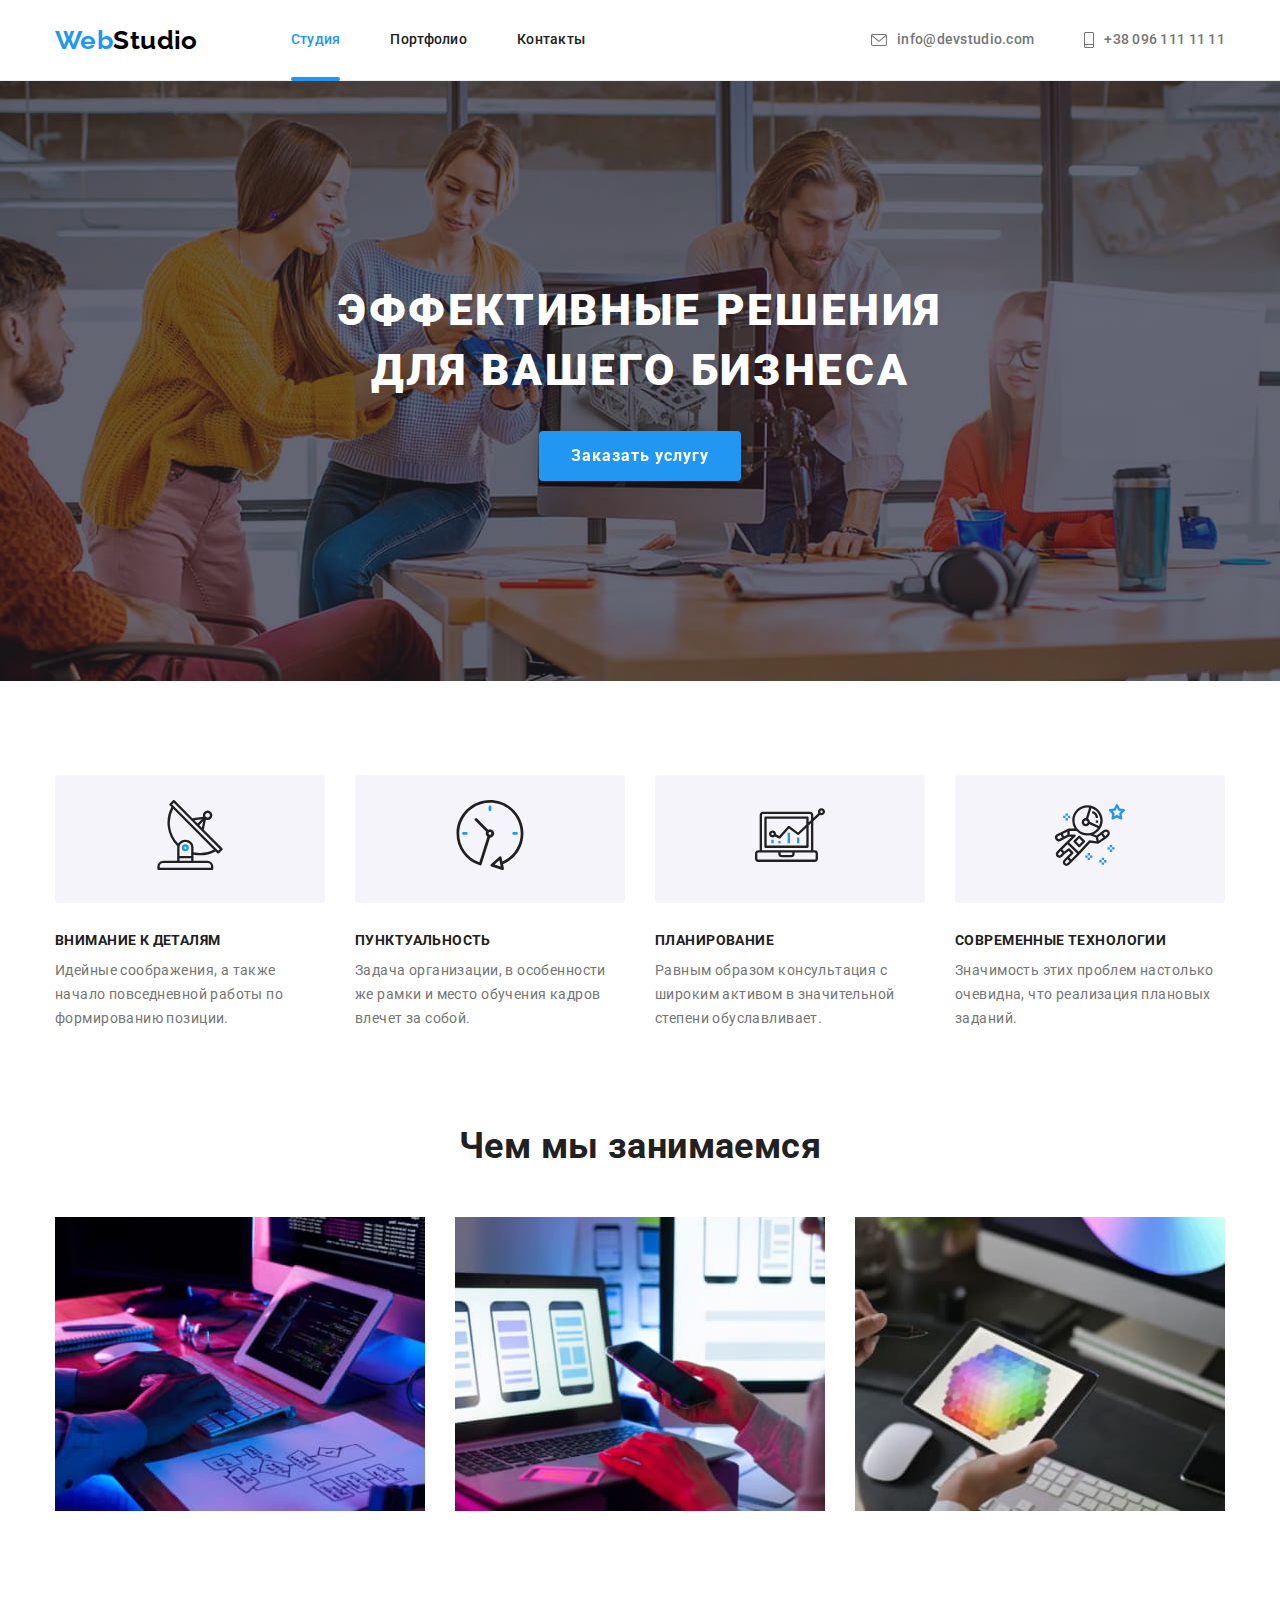
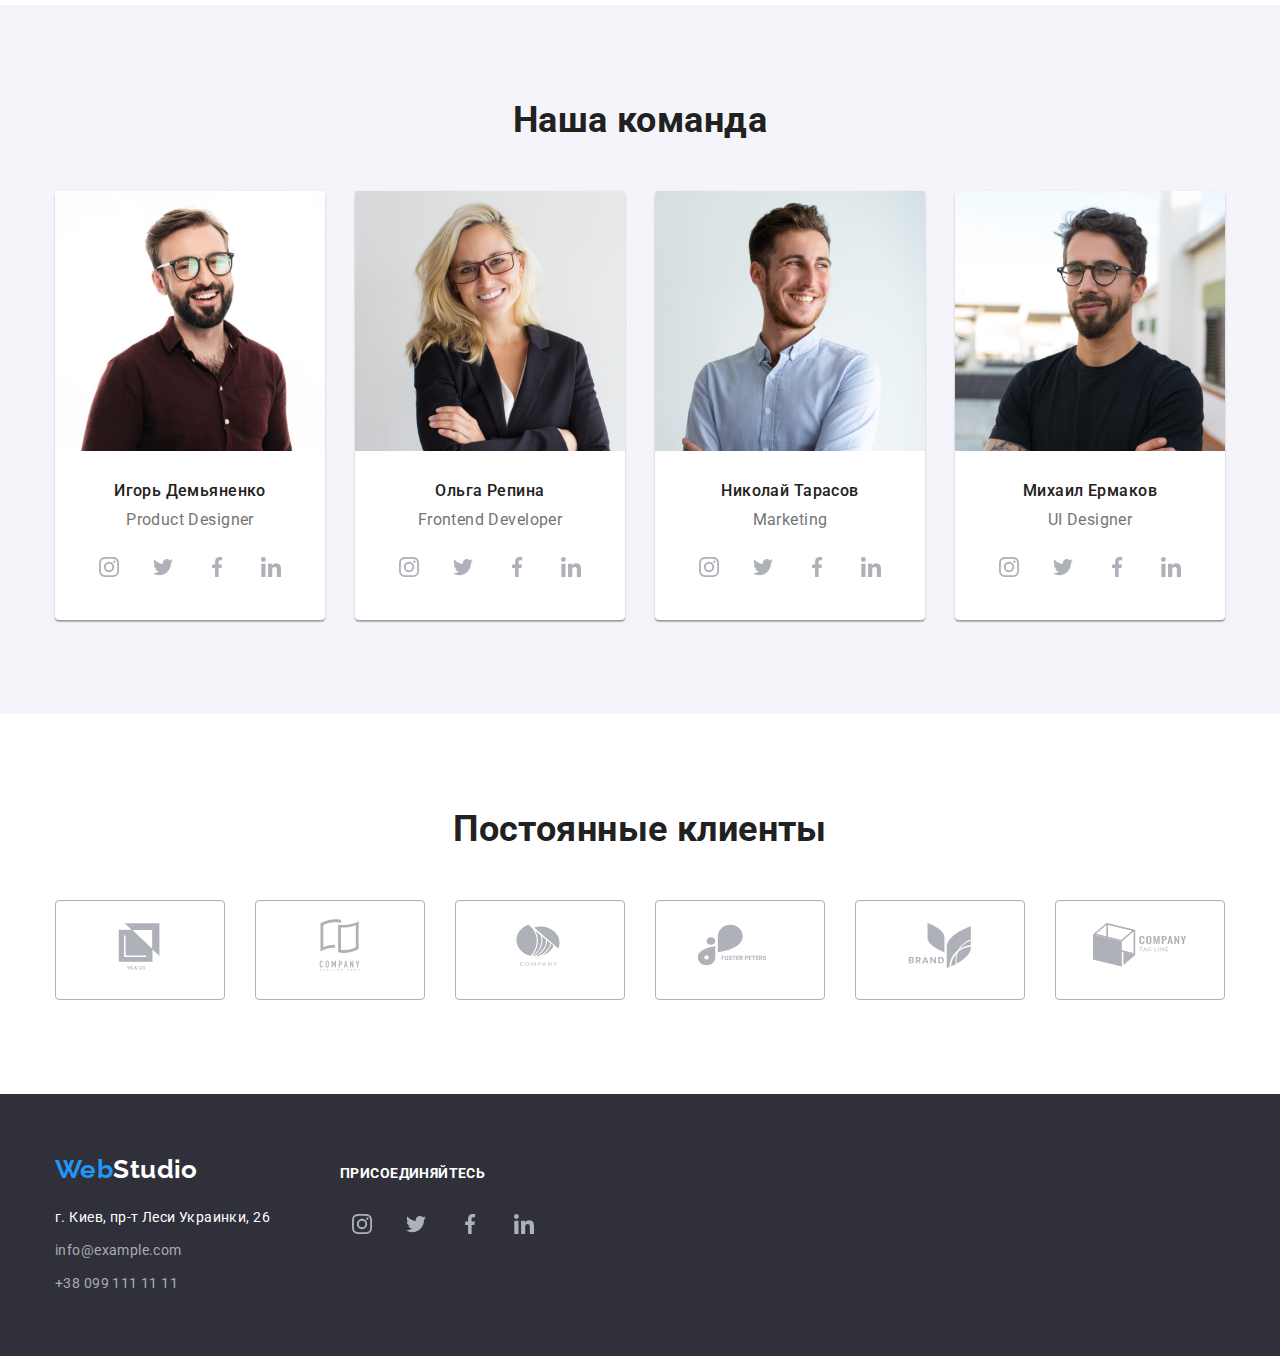
==== commit 4dc0607d: "Правки футера и блока соцсетей" ====
--- a/index.html
+++ b/index.html
@@ -410,7 +410,6 @@
           <address class="address">
             <p class="footer-text">г. Киев, пр-т Леси Украинки, 26</p>
             <a href="mailto:info@example.com" class="footer-link link">info@example.com</a>
-            <br />
             <a href="tel:+380991111111" class="footer-link link">+38 099 111 11 11</a>
           </address>
         </div>
--- a/css/styles.css
+++ b/css/styles.css
@@ -424,20 +424,19 @@
   padding-left: 32px;
   padding-right: 32px;
 }
-.social-item {
+.social-item:not(:last-child) {
+  margin-right: 10px;
+}
+.social-link {
+  display: block;
+  padding: 12px;
   width: 44px;
   height: 44px;
-  padding: 12px;
+  color: inherit;
   border: none;
   border-radius: 50%;
   color: var(--icon-color);
   transition: color 250ms var(--animation-cubic), background-color 250ms var(--animation-cubic);
-}
-.social-item:not(:last-child) {
-  margin-right: 10px;
-}
-.social-link {
-  color: inherit;
 }
 .social-icon {
   width: 20px;
@@ -494,6 +493,7 @@
   margin-top: 20px;
 }
 .footer-link {
+  display: block;
   margin-top: 9px;
   color: var(--footer-link-color);
   font-style: normal;
@@ -518,6 +518,11 @@
 .join-item {
   color: var(--hero-text-color);
   background-color: rgba(255, 255, 255, 0.1);
+}
+.social-link:hover,
+.social-link:focus {
+  background-color: var(--accent-color);
+  color: var(--hero-text-color);
 }
 /* стили портфолио */
 /* фильтр */
@@ -631,8 +636,3 @@
   border-right: 1px solid #eeeeee;
   border-bottom: 1px solid #eeeeee;
 }
-.social-item:hover,
-.social-link:focus {
-  background-color: var(--accent-color);
-  color: var(--hero-text-color);
-}
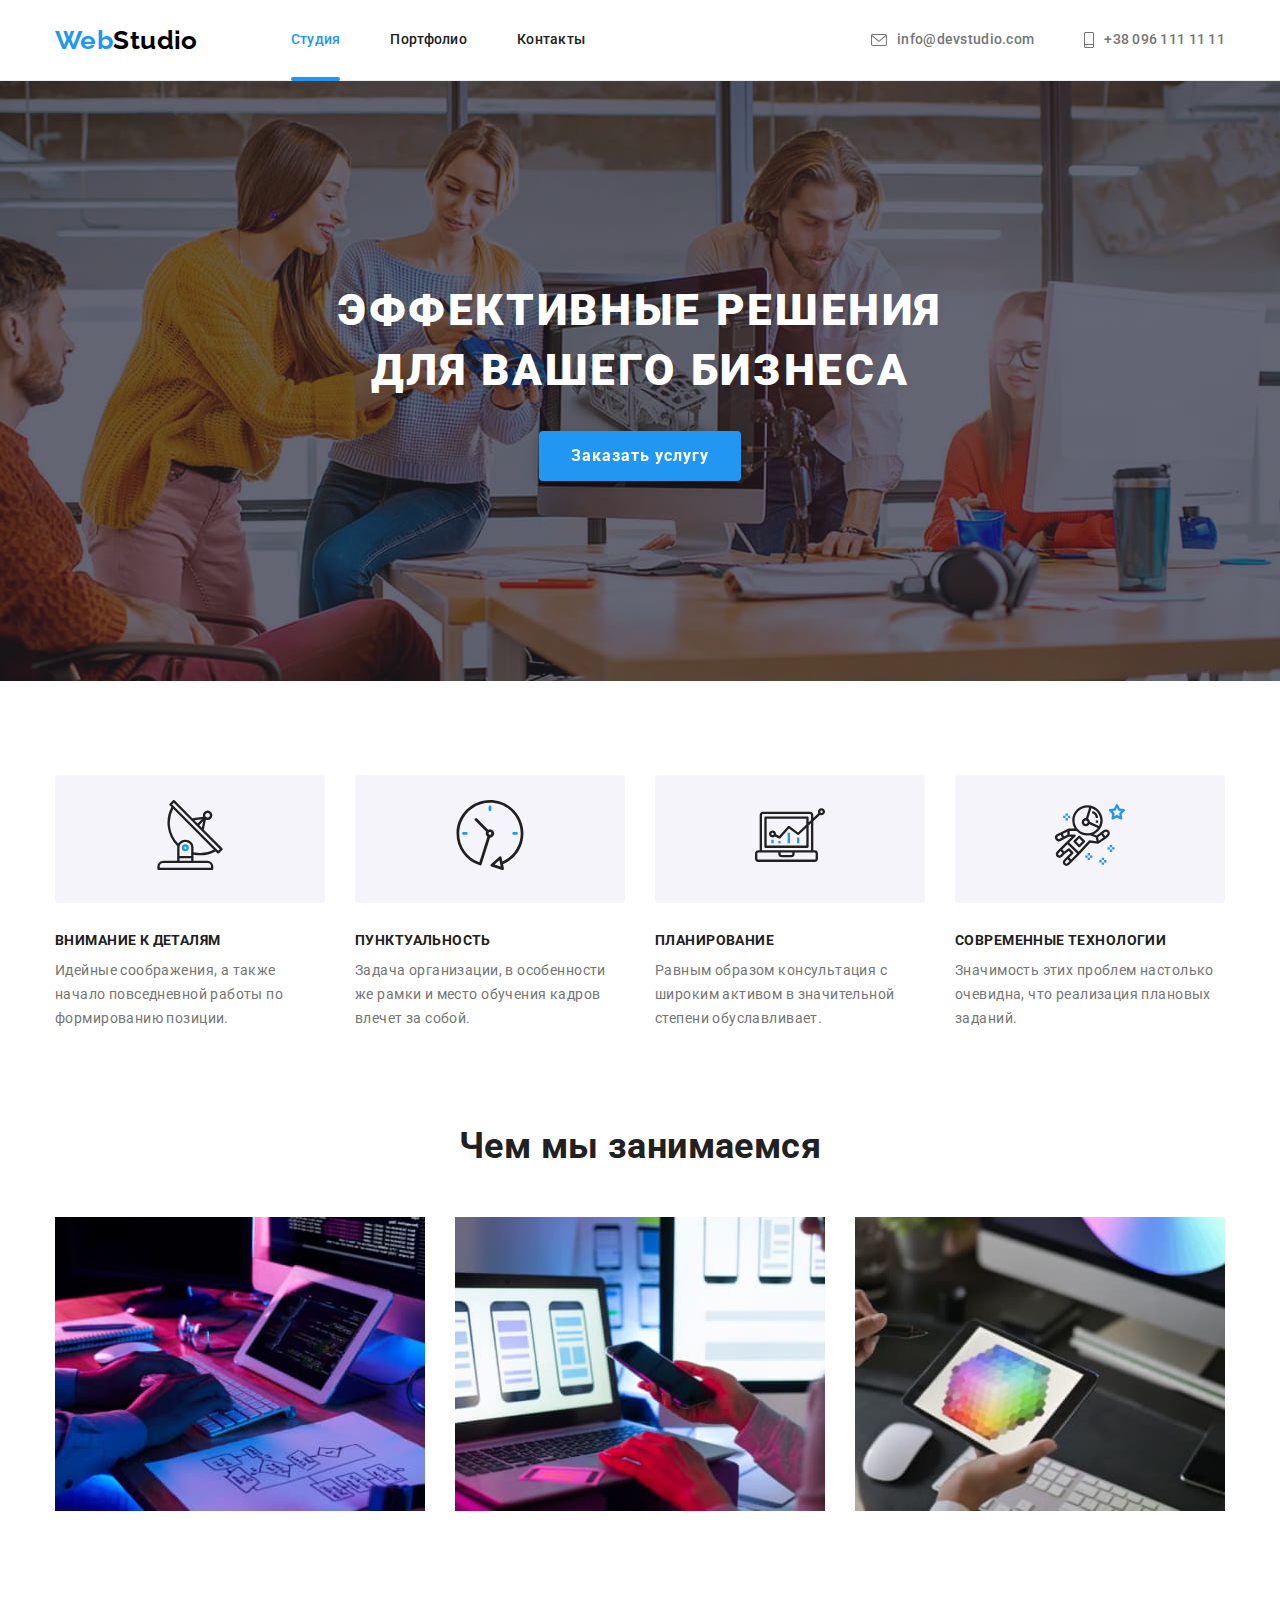
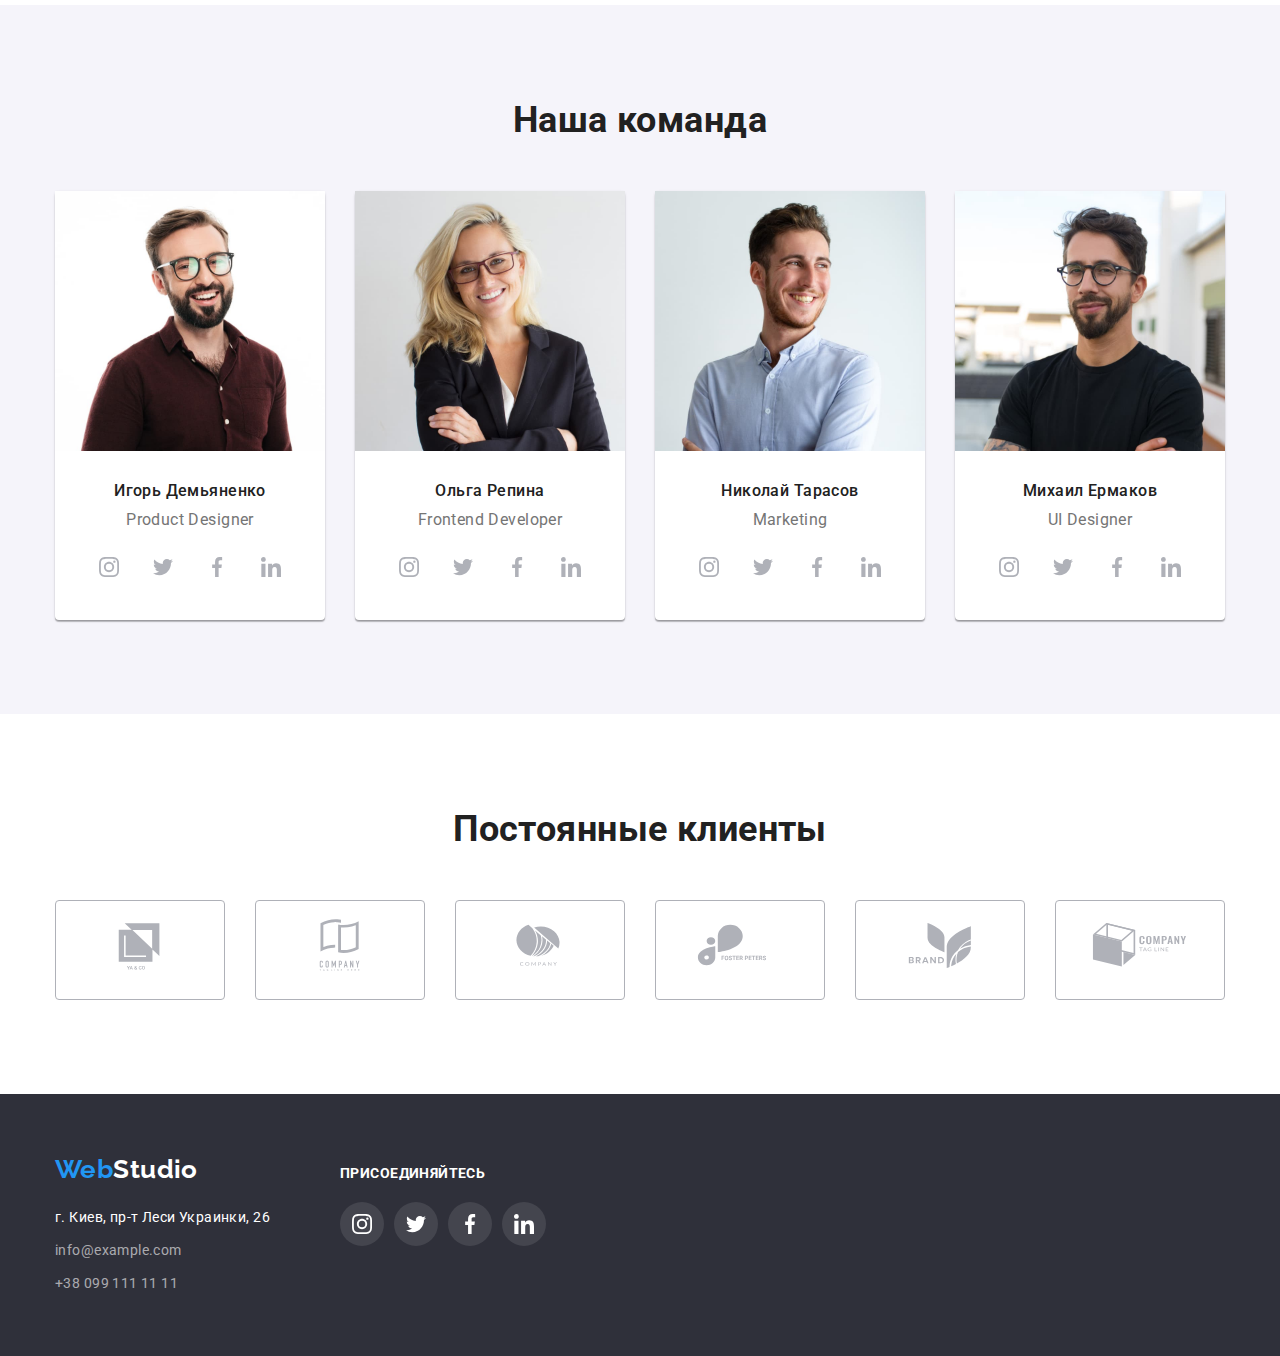
==== commit 4951a3e2: "Соцсети футера" ====
--- a/index.html
+++ b/index.html
@@ -417,29 +417,29 @@
         <section class="join">
           <h2 class="join-title">Присоединяйтесь</h2>
           <ul class="social list">
-            <li class="join-social-item social-item" aria-label="Инстаграм">
-              <a href="" class="social-link link">
+            <li class="social-item" aria-label="Инстаграм">
+              <a href="" class="social-link social-link--join link">
                 <svg class="social-icon" width="20" height="20">
                   <use href="./images/sprite.svg#icon-instagram"></use>
                 </svg>
               </a>
             </li>
-            <li class="join-social-item social-item" aria-label="Твиттер">
-              <a href="" class="social-link link">
+            <li class="social-item" aria-label="Твиттер">
+              <a href="" class="social-link social-link--join link">
                 <svg class="social-icon" width="20" height="20">
                   <use href="./images/sprite.svg#icon-twitter"></use>
                 </svg>
               </a>
             </li>
-            <li class="join-social-item social-item" aria-label="Фейсбук">
-              <a href="" class="social-link link">
+            <li class="social-item" aria-label="Фейсбук">
+              <a href="" class="social-link social-link--join link">
                 <svg class="social-icon" width="20" height="20">
                   <use href="./images/sprite.svg#icon-facebook"></use>
                 </svg>
               </a>
             </li>
-            <li class="join-social-item social-item" aria-label="Линкедин">
-              <a href="" class="social-link link">
+            <li class="social-item" aria-label="Линкедин">
+              <a href="" class="social-link social-link--join link">
                 <svg class="social-icon" width="20" height="20">
                   <use href="./images/sprite.svg#icon-linkedin"></use>
                 </svg>
--- a/css/styles.css
+++ b/css/styles.css
@@ -73,11 +73,13 @@
   margin-top: 0;
   margin-bottom: 0;
 }
+button {
+  cursor: pointer;
+}
 /* общие стили кнопок */
 .button {
   border: 1px solid transparent;
   border-radius: 4px;
-  cursor: pointer;
 }
 /* контейнер для центрирования и ограничения контента по ширине */
 .container {
@@ -276,7 +278,6 @@
   background-color: var(--secondary-background-color);
   border-radius: 50%;
   border: 1px solid rgba(0, 0, 0, 0.1);
-  cursor: pointer;
 }
 .modal-icon {
   color: var(--logo-text-color);
@@ -454,25 +455,24 @@
 }
 .clients-item {
   width: calc((100%-150px) / 6);
+}
+.clients-item:not(:last-child) {
+  margin-right: 30px;
+}
+.clients-link {
+  display: block;
   padding: 15px 31px;
   border: 1px solid var(--icon-color);
   border-radius: 4px;
-  cursor: pointer;
   color: var(--icon-color);
   transition: color 250ms var(--animation-cubic), border-color 250ms var(--animation-cubic);
-}
-.clients-item:not(:last-child) {
-  margin-right: 30px;
-}
-.clients-link {
-  color: inherit;
 }
 .clients-icon {
   width: 106px;
   height: 60px;
   fill: currentColor;
 }
-.clients-item:hover,
+.clients-link:hover,
 .clients-link:focus {
   color: var(--accent-color);
   border-color: var(--accent-color);
@@ -515,7 +515,7 @@
   line-height: 1.14;
   text-transform: uppercase;
 }
-.join-item {
+.social-link--join {
   color: var(--hero-text-color);
   background-color: rgba(255, 255, 255, 0.1);
 }
@@ -538,7 +538,6 @@
   font-size: 16px;
   line-height: 1.6;
   letter-spacing: 0.03em;
-  cursor: pointer;
   color: var(--secondary-text-color);
   background-color: var(--team-background-color);
   transition: color 250ms var(--animation-cubic), background-color 250ms var(--animation-cubic),
